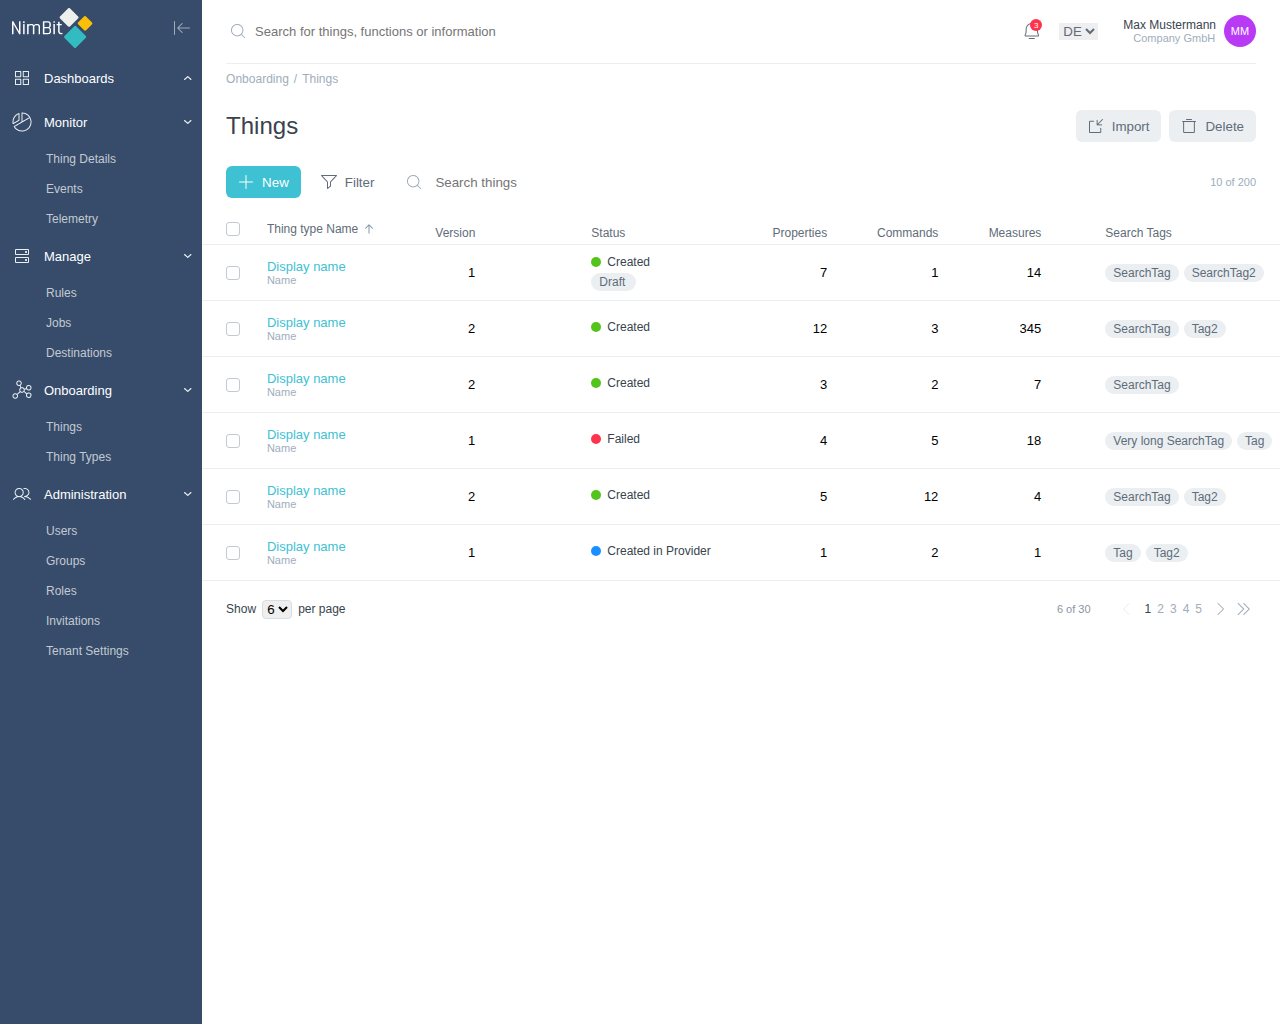
==== form.html @ 5ef599a6 "form added" ====
<!DOCTYPE html>
<html lang="en">

<head>
  <meta charset="UTF-8" />
  <meta http-equiv="X-UA-Compatible" content="IE=edge" />
  <meta name="viewport" content="width=device-width, initial-scale=1.0" />
  <link rel="stylesheet" href="style.css" />
  <link rel="stylesheet" href="style-form.css">
  <title>telemetry</title>
</head>

<body>
  <div class="main">
    <div class="container__left">
      <div class="logo">
        <img src="img/g12.png" />
        <img class="exit" src="img/img.png" />
      </div>

      <div class="menu-block">
        <div class="side-block"></div>
        <img class="menu-img" src="img/menu-item5.png" />
        <p class="menu-block-txt">Dashboards</p>
        <img class="menu-arrow" src="img/arrow-up.png" />
      </div>

      <div class="menu-block">
        <div class="side-block"></div>
        <img class="menu-img" src="img/menu-item4.png" />
        <p class="menu-block-txt">Monitor</p>
        <img class="menu-arrow" src="img/arrow-down.png" />
      </div>

      <ul class="container__left-form">
        <li class="form-list">Thing Details</li>
        <li class="form-list">Events</li>
        <li class="form-list">Telemetry</li>
      </ul>

      <div class="menu-block">
        <div class="side-block"></div>
        <img class="menu-img" src="img/menu-item3.png" />
        <p class="menu-block-txt">Manage</p>
        <img class="menu-arrow" src="img/arrow-down.png" />
      </div>

      <ul class="container__left-form">
        <li class="form-list">Rules</li>
        <li class="form-list">Jobs</li>
        <li class="form-list">Destinations</li>
      </ul>

      <div class="menu-block">
        <div class="side-block"></div>
        <img class="menu-img" src="img/menu-item1.png" />
        <p class="menu-block-txt">Onboarding</p>
        <img class="menu-arrow" src="img/arrow-down.png" />
      </div>

      <ul class="container__left-form">
        <li class="form-list">Things</li>
        <li class="form-list">Thing Types</li>
      </ul>

      <div class="menu-block">
        <div class="side-block"></div>
        <img class="menu-img" src="img/menu-item2.png" />
        <p class="menu-block-txt">Administration</p>
        <img class="menu-arrow" src="img/arrow-down.png" />
      </div>

      <ul class="container__left-form">
        <li class="form-list">Users</li>
        <li class="form-list">Groups</li>
        <li class="form-list">Roles</li>
        <li class="form-list">Invitations</li>
        <li class="form-list">Tenant Settings</li>
      </ul>
    </div>

    <div class="container__right">
      <div class="special-padding">
        <div class="top-bar">
          <div class="top-bar-input">
            <img class="loupe" src="img/loupe.png" alt="error" />
            <input class="search" type="text" placeholder="Search for things, functions or information" />
          </div>

          <div class="top-bar-right">
            <div class="bell">
              <div class="notifications">You have 3 new messages</div>
              <img src="img/bell.png" alt="error" />
              <div class="bell-mark">3</div>
            </div>

            <div class="language">
              <select class="language-select">
                <option>EN</option>
                <option selected>DE</option>
              </select>
            </div>

            <div class="top-bar-txt">
              <p class="personal">Max Mustermann</p>
              <p class="company-info">Company GmbH</p>
            </div>

            <div class="top-bar-round">MM</div>
          </div>
        </div>

        <div class="pick">
          <a class="pick-txt-link" href="index.html">Onboarding</a>
          <p class="pick-txt">/</p>
          <p>Things</p>
        </div>

        <div class="interaction">
          <p class="interaction-things">Things</p>
          <div class="buttons">
            <button class="button import">
              <img class="button-img" src="img/import.png" alt="" />
              <p>Import</p>
            </button>
            
            <button class="button delete">
              <img class="button-img" src="img/delete.png" alt="" />
              <p>Delete</p>
            </button>
          </div>
        </div>

        <div class="interaction">
          <div class="interaction-bottom">
            <button class="button add mr">
              <img class="button-img" src="img/add.png" alt="" />
              <p>New</p>
            </button>

            <button class="button filter">
              <img class="button-img" src="img/filter.png" alt="" />
              <p>Filter</p>
            </button>
            <div class="input">
              <img src="img/loupe.png" alt="" />
              <input class="interaction-input" type="text" placeholder="Search things" />
            </div>
          </div>
          <p class="interaction-txt">10 of 200</p>
        </div>
      </div>

      <table class="table">
        <tbody class="table-body">
          <tr class="main-table-line">
            <td class="line-input">
              <label class="container">
                <input type="checkbox">
                <span class="checkmark top-checkmark"><img class="checkbox-img" src="img/checkbox.png" alt=""></span>
              </label>
            </td>
            <td class="table-content-left header-table">
              <p class="table-header-txt">Thing type Name</p>
              <img src="img/table-header.png" alt="">
            </td>
            <td class="table-content version">Version</td>
            <td class="table-content-left status header-txt-left">Status</td>
            <td class="table-content properties">Properties</td>
            <td class="table-content commands">Commands</td>
            <td class="table-content measures">Measures</td>
            <td class="table-content-left header-txt-left">Search Tags</td>
          </tr>
          <tr class="table-line">
            <td class="line-input">
              <label class="container">
                <input type="checkbox">
                <span class="checkmark"><img class="checkbox-img" src="img/checkbox.png" alt=""></span>
              </label>
            </td>
            <td class="table-content-left  display-name">
              <p class="display-name-txt">Display name</p>
              <p class="display-name-txt-bottom">Name</p>
            </td>
            <td class="table-content version number">1</td>
            <td class="table-content-left">
              <div class="status-container">
                <div class="status-container-top">
                  <div class="created-item"></div>
                  <p class="status-txt">Created</p>
                </div>
                <div class="table-tag draft">Draft</div>
              </div>

            </td>
            <td class="table-content number properties">7</td>
            <td class="table-content number commands">1</td>
            <td class="table-content number measures">14</td>
            <td class="table-content-left">
              <div class="tag-container">
                <div class="table-tag tag-space">SearchTag</div>
                <div class="table-tag">SearchTag2</div>
              </div>
            </td>
          </tr>
          <tr class="table-line">
            <td class="line-input">
              <label class="container">
                <input type="checkbox">
                <span class="checkmark"><img class="checkbox-img" src="img/checkbox.png" alt=""></span>
              </label>
            </td>
            <td class="table-content-left  display-name">
              <p class="display-name-txt">Display name</p>
              <p class="display-name-txt-bottom">Name</p>
            </td>
            <td class="table-content version number">2</td>
            <td class="table-content-left">
              <div class="status-container-top">
                <div class="created-item"></div>
                <p class="status-txt">Created</p>
              </div>
            </td>
            <td class="table-content number properties">12</td>
            <td class="table-content number commands">3</td>
            <td class="table-content number measures">345</td>
            <td class="table-content-left">
              <div class="tag-container">
                <div class="table-tag tag-space">SearchTag</div>
                <div class="table-tag">Tag2</div>
              </div>
            </td>
          </tr>
          <tr class="table-line">
            <td class="line-input">
              <label class="container">
                <input type="checkbox">
                <span class="checkmark"><img class="checkbox-img" src="img/checkbox.png" alt=""></span>
              </label>
            </td>
            <td class="table-content-left  display-name">
              <p class="display-name-txt">Display name</p>
              <p class="display-name-txt-bottom">Name</p>
            </td>
            <td class="table-content version number">2</td>
            <td class="table-content-left">
              <div class="status-container-top">
                <div class="created-item"></div>
                <p class="status-txt">Created</p>
              </div>
            </td>
            <td class="table-content number properties">3</td>
            <td class="table-content number commands">2</td>
            <td class="table-content number measures">7</td>
            <td class="table-content-left">
              <div class="tag-container">
                <div class="table-tag tag-space">SearchTag</div>
              </div>
            </td>
          </tr>
          <tr class="table-line">
            <td class="line-input">
              <label class="container">
                <input type="checkbox">
                <span class="checkmark"><img class="checkbox-img" src="img/checkbox.png" alt=""></span>
              </label>
            </td>
            <td class="table-content-left  display-name">
              <p class="display-name-txt">Display name</p>
              <p class="display-name-txt-bottom">Name</p>
            </td>
            <td class="table-content version number">1</td>
            <td class="table-content-left">
              <div class="status-container-top">
                <div class="created-item red"></div>
                <p class="status-txt">Failed</p>
              </div>
            </td>
            <td class="table-content number properties">4</td>
            <td class="table-content number commands">5</td>
            <td class="table-content number measures">18</td>
            <td class="table-content-left">
              <div class="tag-container">
                <div class="table-tag tag-space">Very long SearchTag</div>
                <div class="table-tag">Tag</div>
              </div>
            </td>
          </tr>
          <tr class="table-line">
            <td class="line-input">
              <label class="container">
                <input type="checkbox">
                <span class="checkmark"><img class="checkbox-img" src="img/checkbox.png" alt=""></span>
              </label>
            </td>
            <td class="table-content-left  display-name">
              <p class="display-name-txt">Display name</p>
              <p class="display-name-txt-bottom">Name</p>
            </td>
            <td class="table-content version number">2</td>
            <td class="table-content-left">
              <div class="status-container-top">
                <div class="created-item"></div>
                <p class="status-txt">Created</p>
              </div>
            </td>
            <td class="table-content number properties">5</td>
            <td class="table-content number commands">12</td>
            <td class="table-content number measures">4</td>
            <td class="table-content-left">
              <div class="tag-container">
                <div class="table-tag tag-space">SearchTag</div>
                <div class="table-tag">Tag2</div>
              </div>
            </td>
          </tr>
          <tr class="table-line">
            <td class="line-input">
              <label class="container">
                <input type="checkbox">
                <span class="checkmark"><img class="checkbox-img" src="img/checkbox.png" alt=""></span>
              </label>
            </td>
            <td class="table-content-left  display-name">
              <p class="display-name-txt">Display name</p>
              <p class="display-name-txt-bottom">Name</p>
            </td>
            <td class="table-content version number">1</td>
            <td class="table-content-left">
              <div class="status-container-top">
                <div class="created-item blue"></div>
                <p class="status-txt">Created in Provider </p>
              </div>
            </td>
            <td class="table-content number properties">1</td>
            <td class="table-content number commands">2</td>
            <td class="table-content number measures">1</td>
            <td class="table-content-left">
              <div class="tag-container">
                <div class="table-tag tag-space">Tag</div>
                <div class="table-tag">Tag2</div>
              </div>
            </td>
          </tr>
        </tbody>
      </table>

      <div class="bottom__container">
        <div class="bottom-select">
          <p class="bottom-select-txt mr-6">Show</p>
          <select class="number-select">
            <option selected>6</option>
            <option>5</option>
            <option>4</option>
            <option>3</option>
            <option>2</option>
            <option>1</option>
          </select>
          <p class="bottom-select-txt">per page</p>
        </div>
        <div class="bottom__right">
          <div class="bottom__right-number">6 of 30</div>
          <div class="bottom__right-frame">
            <img class="mr-6" src="img/select-arrow-light.png" alt="">
            <div class="frame-number">
              <p class="mr-6 dark-number">1</p>
              <p class="mr-6">2</p>
              <p class="mr-6">3</p>
              <p class="mr-6">4</p>
              <p class="mr-6">5</p>
            </div>
            <div class="select-img-right">
              <img src="img/arrow-right-dark.png" alt="">
              <img src="img/double-arrow.png" alt="">
            </div>
          </div>
        </div>
      </div>
</body>

</html>
---- style.css ----
* {
  text-decoration: none;
  margin: 0px;
  padding: 0px;
  box-sizing: border-box;
  list-style: none;
  font-family: Arial, Helvetica, sans-serif;
}

.main {
  display: flex;
}

.container__left {
  width: 240px;
  height: 1024px;
  background: #364c6a;
}

.logo {
  display: flex;
  align-items: center;
  justify-content: space-between;
  padding: 8px 12px;
}

.exit {
  cursor: pointer;
}

.menu-block {
  display: flex;
  align-items: center;
  position: relative;
  cursor: pointer;
  padding: 10px;
}

.menu-block:hover {
  background: rgba(61, 193, 211, 0.15);
}

.menu-block:hover .side-block {
  display: block;
}

.menu-block:hover .menu-arrow {
  transform: rotate(180deg);
}

.side-block {
  width: 4px;
  height: 100%;
  background: #3dc1d3;
  position: absolute;
  display: none;
  top: 0px;
  left: 0px;
}

.menu-img {
  margin-right: 10px;
}

.menu-block-txt {
  width: 100%;
  font-size: 13px;
  color: #fff;
}

/*-------------------------------------*/

.form-list {
  padding: 8px 0 8px 46px;
  color: #c3cad2;
  font-size: 12px;
  cursor: pointer;
}

.form-list:hover {
  background: rgba(61, 193, 211, 0.15);
  color: #fff;
}

/*-------------------------------------*/

.container__right {
  width: 100%;
  padding: 15px 24px;
}

.top-bar {
  display: flex;
  justify-content: space-between;
  border-bottom: 1px solid #ebeff2;
  margin-bottom: 8px;
  padding-bottom: 16px;
}

.top-bar-input {
  display: flex;
  align-items: center;
}

.loupe {
  margin-right: 5px;
  cursor: pointer;
}

.search {
  border: none;
  width: 260px;
  font-size: 13px;
  outline: none;
}

.top-bar-right {
  display: flex;
  align-items: center;
}

.bell {
  position: relative;
  margin-right: 15px;
  height: 24px;
  cursor: pointer;
}

.bell:hover .notifications {
  display: block;
}

.notifications {
  background: #a0adba;
  border-radius: 12px;
  position: absolute;
  color: #fcfcfd;
  font-size: 10px;
  top: -7px;
  left: -128px;
  padding: 2px 8px;
  display: none;
}

.bell-mark {
  background: #ff344c;
  width: 12px;
  height: 12px;
  border-radius: 50%;
  position: absolute;
  color: #fff;
  display: flex;
  align-items: center;
  justify-content: center;
  font-size: 8px;
  top: 0;
  right: 2px;
}

.language {
  margin-right: 25px;
}

.language-select {
  outline: none;
  border: none;
  color: #5f6c79;
  cursor: pointer;
}

.top-bar-txt {
  margin-right: 8px;
}

.personal {
  font-size: 12px;
  color: #39434d;
}

.company-info {
  font-size: 11px;
  color: #a0adba;
  margin-left: 10px;
}

.top-bar-round {
  font-size: 11px;
  width: 32px;
  height: 32px;
  border-radius: 50%;
  background: #b93af4;
  color: #fff;
  align-items: center;
  justify-content: center;
  display: flex;
}

/*-------------------------------------*/

.pick {
  color: #a0adba;
  font-size: 12px;
  display: flex;
  margin-bottom: 24px;
}

.pick-txt {
  margin-right: 5px;
}

.pick-txt-link {
  margin-right: 5px;
  color: #a0adba;
}

.interaction {
  display: flex;
  justify-content: space-between;
  align-items: center;
  margin-bottom: 24px;
}

.interaction-things {
  font-size: 24px;
  color: #39434d;
}

.buttons {
  display: flex;
  color: #5f6c79;
}

.import {
  margin-right: 8px;
  color: #5f6c79;
  background: #ebeff2;
}

.delete {
  color: #5f6c79;
  background: #ebeff2;
}

.button-img {
  margin-right: 4px;
}

.input {
  display: flex;
  align-items: center;
}

.interaction-bottom {
  display: flex;
  align-items: center;
}

.button {
  border: none;
  outline: none;
  border-radius: 6px;
  padding: 4px 12px 4px 8px;
  cursor: pointer;
  display: flex;
  align-items: center;
}

.add {
  background: #3dc1d3;
  color: #fff;
}

.filter {
  background: #fff;
  margin-right: 16px;
  color: #5f6c79;
}

.mr {
  margin-right: 8px;
}

.interaction-bottom-input {
  display: flex;
  align-items: center;
  margin-left: 28px;
}

.interaction-input {
  color: #a0adba;
  border: none;
  outline: none;
  margin-left: 9px;
}

.interaction-txt {
  color: #a0adba;
  font-size: 11px;
}

/*-------------------------------------*/

.create {
  height: 400px;
  background: #ffffff;
  border-radius: 16px;
  display: flex;
  justify-content: center;
  align-items: center;
  flex-direction: column;
  border: 1px solid #ebeff2;
}

.create-txt {
  color: #39434d;
  font-size: 20px;
  margin-bottom: 16px;
}

/*---------------MODAL CONTENT----------------------*/

body {
  font-family: Arial, Helvetica, sans-serif;
}

.modal-input[type="checkbox"] {
  display: none;
}

.modal-input[type="checkbox"]:checked ~ .modal-background {
  display: flex;
}

.modal-background {
  background-color: rgba(0, 0, 0, 0.5);
  position: fixed;
  top: 0;
  left: 0;
  right: 0;
  bottom: 0;
  display: none;
  z-index: 9998;
  align-items: center;
  justify-content: center;
}

.modal {
  width: 1250px;
  background-color: #fff;
  border-radius: 12px;
  box-shadow: 0px 4px 16px rgb(48 49 51);
  padding: 20px;
}

.modal > p {
  padding: 15px;
  margin: 0;
  color: #78828d;
}

.modal-header {
  background-color: #f9f9f9;
  border-bottom: 1px solid #dddddd;
  box-sizing: border-box;
  height: 50px;
}

.modal-header h3 {
  margin: 0;
  box-sizing: border-box;
  padding-left: 15px;
  line-height: 50px;
  color: #78828d;
  font-size: 16px;
  display: inline-block;
}

.modal-header label {
  box-sizing: border-box;
  border-left: 1px solid #dddddd;
  float: right;
  line-height: 50px;
  padding: 0 15px 0 15px;
  cursor: pointer;
}

.modal-header label:hover img {
  opacity: 0.6;
}

/* below is optional, it is just an example for the blue button */
.example-label {
  box-sizing: border-box;
  display: flex;
  padding: 4px 12px 4px 8px;
  background: #3dc1d3;
  color: #fff;
  font-size: 12px;
  cursor: pointer;
  align-items: center;
  justify-content: center;
  border-radius: 6px;
}

/*----------------TABLE STYLES---------------------*/

.table {
  width: 100%;
  border-collapse: collapse;
}

.main-table-line,
.table-line {
  border-bottom: 1px solid #ebeff2;
}

.main-table-line {
  font-size: 12px;
  color: #5f6c79;
}

.line-input {
  padding-right: 24px;
  padding-left: 24px;
}

.header-table {
  display: flex;
  padding-right: 46px;
  align-items: center;
}

.table-header-txt {
  padding-right: 5px;
}

.status {
  padding-right: 135px;
}

.teble-content-left,
.header-txt-left {
  text-align: left;
}

.properties {
  padding-right: 45px;
}

.commands {
  padding-right: 45px;
}

.measures {
  padding-right: 64px;
}

.table-content {
  text-align: right;
}

.version {
  padding-right: 116px;
}

.display-name {
  padding: 14px 0;
}

.display-name-txt {
  font-size: 13px;
  color: #3dc1d3;
}

.display-name-txt-bottom {
  font-size: 11px;
  color: #a0adba;
}

.number {
  font-size: 13px;
  text-align: right;
}

.status-container {
  display: flex;
  flex-direction: column;
}

.status-container-top {
  display: flex;
  align-items: center;
  padding-bottom: 4px;
}

.status-txt {
  font-size: 12px;
  color: #39434d;
}

.created-item {
  background: #52c41a;
  width: 10px;
  height: 10px;
  border-radius: 50%;
  margin-right: 6px;
}

.red {
  background: #ff344c;
}

.blue {
  background: #1890ff;
}

.tag-container {
  display: flex;
  align-items: center;
}

.table-tag {
  display: flex;
  color: #5f6c79;
  background: #ebeff2;
  border-radius: 12px;
  font-size: 12px;
  align-items: center;
  padding: 2px 8px;
}

.draft {
  width: 45px;
}

.tag-space {
  margin-right: 5px;
}

/*-------------------------------------*/
.container {
  display: block;
  cursor: pointer;
}

.container input {
  position: absolute;
  opacity: 0;
  cursor: pointer;
  height: 0;
  width: 0;
}

.checkmark {
  display: block;
  height: 14px;
  width: 14px;
  background: #fff;
  border: 1px solid #c3cad2;
  border-radius: 3px;
  display: flex;
  align-items: center;
  justify-content: center;
  padding: 4px 2px;
}

.container input:checked ~ .checkmark {
  background-color: #3dc1d3;
  border: none;
}

.checkmark:after {
  content: "";
  position: absolute;
  display: none;
}

.container input:checked ~ .checkmark:after {
  display: block;
  border: none;
}

.top-checkmark {
  margin-bottom: 8px;
}
/*-------------------------------------*/

.bottom__container {
  display: flex;
  padding: 16px 24px;
  justify-content: space-between;
  align-items: center;
}

.bottom-select {
  display: flex;
  align-items: center;
  justify-content: center;
}

.bottom-select-txt {
  font-size: 12px;
  color: #39434d;
}

.mr-6,
.number-select {
  margin-right: 6px;
  cursor: pointer;
}

.number-select {
  border: 1px solid #d8dde3;
  border-radius: 4px;
  outline: none;
}

.bottom__right,
.bottom__right-number,
.bottom__right-frame,
.frame-number,
.select-img-right {
  display: flex;
  align-items: center;
  justify-content: center;
}

.select-img-right {
  cursor: pointer;
}

.bottom__right-number {
  margin-right: 24px;
  color: #8896a4;
  font-size: 11px;
}

.frame-number {
  font-size: 12px;
  color: #a0adba;
}

.dark-number {
  color: #39434d;
}
---- style-form.css ----
.container__right {
    padding: 0px;
}

.special-padding {
    padding: 15px 24px 0px 24px;
}
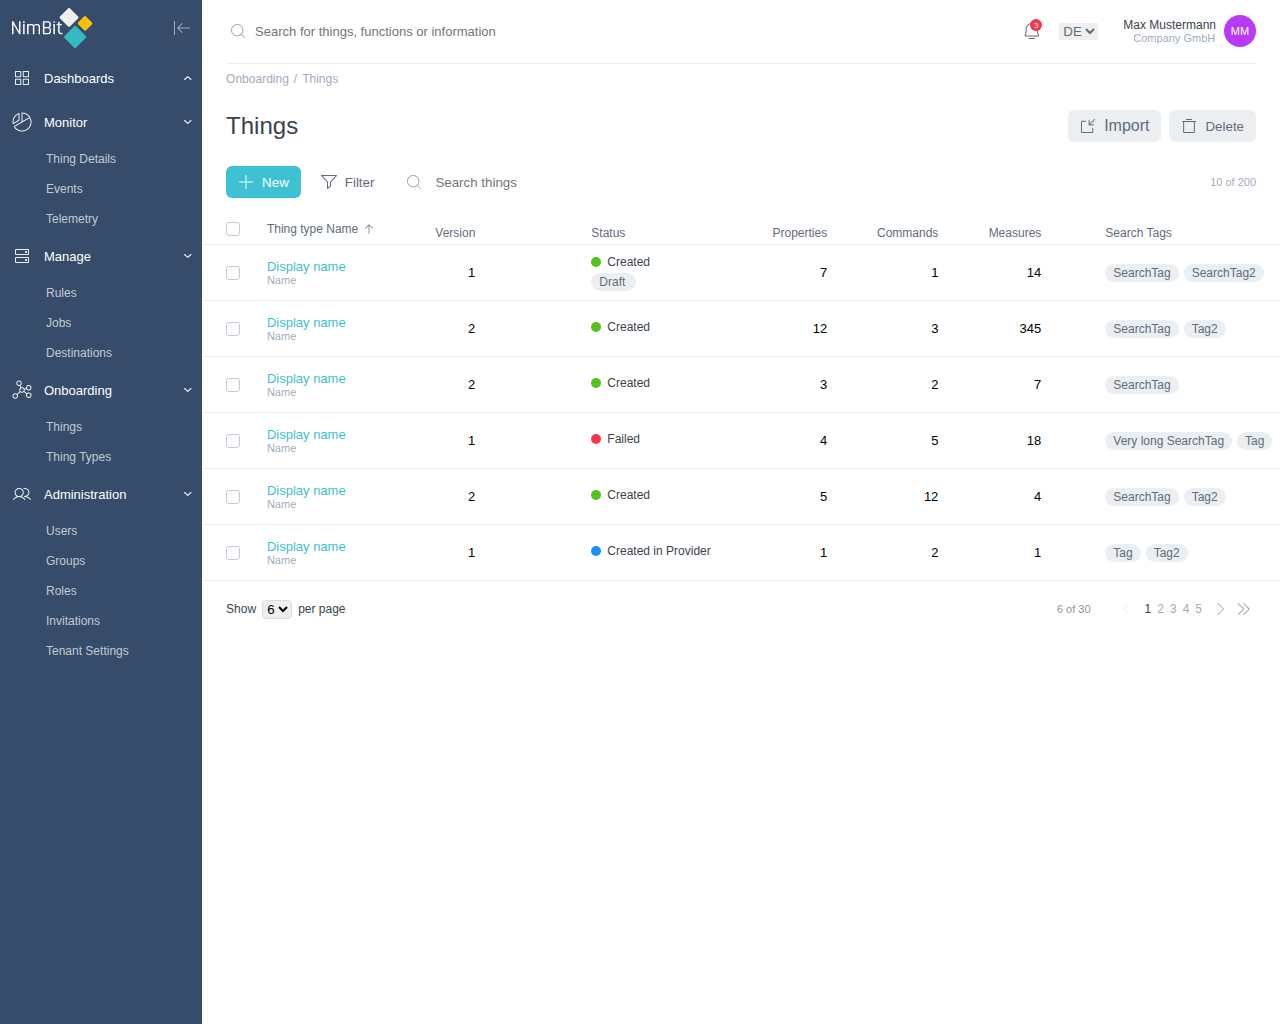
==== commit 0cd502f4: "modal finished" ====
--- a/form.html
+++ b/form.html
@@ -1,381 +1,540 @@
 <!DOCTYPE html>
 <html lang="en">
-
-<head>
-  <meta charset="UTF-8" />
-  <meta http-equiv="X-UA-Compatible" content="IE=edge" />
-  <meta name="viewport" content="width=device-width, initial-scale=1.0" />
-  <link rel="stylesheet" href="style.css" />
-  <link rel="stylesheet" href="style-form.css">
-  <title>telemetry</title>
-</head>
-
-<body>
-  <div class="main">
-    <div class="container__left">
-      <div class="logo">
-        <img src="img/g12.png" />
-        <img class="exit" src="img/img.png" />
+  <head>
+    <meta charset="UTF-8" />
+    <meta http-equiv="X-UA-Compatible" content="IE=edge" />
+    <meta name="viewport" content="width=device-width, initial-scale=1.0" />
+    <link rel="stylesheet" href="style.css" />
+    <link rel="stylesheet" href="style-form.css" />
+    <title>telemetry</title>
+  </head>
+
+  <body>
+    <div class="main">
+      <div class="container__left">
+        <div class="logo">
+          <img src="img/g12.png" />
+          <img class="exit" src="img/img.png" />
+        </div>
+
+        <div class="menu-block">
+          <div class="side-block"></div>
+          <img class="menu-img" src="img/menu-item5.png" />
+          <p class="menu-block-txt">Dashboards</p>
+          <img class="menu-arrow" src="img/arrow-up.png" />
+        </div>
+
+        <div class="menu-block">
+          <div class="side-block"></div>
+          <img class="menu-img" src="img/menu-item4.png" />
+          <p class="menu-block-txt">Monitor</p>
+          <img class="menu-arrow" src="img/arrow-down.png" />
+        </div>
+
+        <ul class="container__left-form">
+          <li class="form-list">Thing Details</li>
+          <li class="form-list">Events</li>
+          <li class="form-list">Telemetry</li>
+        </ul>
+
+        <div class="menu-block">
+          <div class="side-block"></div>
+          <img class="menu-img" src="img/menu-item3.png" />
+          <p class="menu-block-txt">Manage</p>
+          <img class="menu-arrow" src="img/arrow-down.png" />
+        </div>
+
+        <ul class="container__left-form">
+          <li class="form-list">Rules</li>
+          <li class="form-list">Jobs</li>
+          <li class="form-list">Destinations</li>
+        </ul>
+
+        <div class="menu-block">
+          <div class="side-block"></div>
+          <img class="menu-img" src="img/menu-item1.png" />
+          <p class="menu-block-txt">Onboarding</p>
+          <img class="menu-arrow" src="img/arrow-down.png" />
+        </div>
+
+        <ul class="container__left-form">
+          <li class="form-list">Things</li>
+          <li class="form-list">Thing Types</li>
+        </ul>
+
+        <div class="menu-block">
+          <div class="side-block"></div>
+          <img class="menu-img" src="img/menu-item2.png" />
+          <p class="menu-block-txt">Administration</p>
+          <img class="menu-arrow" src="img/arrow-down.png" />
+        </div>
+
+        <ul class="container__left-form">
+          <li class="form-list">Users</li>
+          <li class="form-list">Groups</li>
+          <li class="form-list">Roles</li>
+          <li class="form-list">Invitations</li>
+          <li class="form-list">Tenant Settings</li>
+        </ul>
       </div>
 
-      <div class="menu-block">
-        <div class="side-block"></div>
-        <img class="menu-img" src="img/menu-item5.png" />
-        <p class="menu-block-txt">Dashboards</p>
-        <img class="menu-arrow" src="img/arrow-up.png" />
-      </div>
-
-      <div class="menu-block">
-        <div class="side-block"></div>
-        <img class="menu-img" src="img/menu-item4.png" />
-        <p class="menu-block-txt">Monitor</p>
-        <img class="menu-arrow" src="img/arrow-down.png" />
-      </div>
-
-      <ul class="container__left-form">
-        <li class="form-list">Thing Details</li>
-        <li class="form-list">Events</li>
-        <li class="form-list">Telemetry</li>
-      </ul>
-
-      <div class="menu-block">
-        <div class="side-block"></div>
-        <img class="menu-img" src="img/menu-item3.png" />
-        <p class="menu-block-txt">Manage</p>
-        <img class="menu-arrow" src="img/arrow-down.png" />
-      </div>
-
-      <ul class="container__left-form">
-        <li class="form-list">Rules</li>
-        <li class="form-list">Jobs</li>
-        <li class="form-list">Destinations</li>
-      </ul>
-
-      <div class="menu-block">
-        <div class="side-block"></div>
-        <img class="menu-img" src="img/menu-item1.png" />
-        <p class="menu-block-txt">Onboarding</p>
-        <img class="menu-arrow" src="img/arrow-down.png" />
-      </div>
-
-      <ul class="container__left-form">
-        <li class="form-list">Things</li>
-        <li class="form-list">Thing Types</li>
-      </ul>
-
-      <div class="menu-block">
-        <div class="side-block"></div>
-        <img class="menu-img" src="img/menu-item2.png" />
-        <p class="menu-block-txt">Administration</p>
-        <img class="menu-arrow" src="img/arrow-down.png" />
-      </div>
-
-      <ul class="container__left-form">
-        <li class="form-list">Users</li>
-        <li class="form-list">Groups</li>
-        <li class="form-list">Roles</li>
-        <li class="form-list">Invitations</li>
-        <li class="form-list">Tenant Settings</li>
-      </ul>
-    </div>
-
-    <div class="container__right">
-      <div class="special-padding">
-        <div class="top-bar">
-          <div class="top-bar-input">
-            <img class="loupe" src="img/loupe.png" alt="error" />
-            <input class="search" type="text" placeholder="Search for things, functions or information" />
-          </div>
-
-          <div class="top-bar-right">
-            <div class="bell">
-              <div class="notifications">You have 3 new messages</div>
-              <img src="img/bell.png" alt="error" />
-              <div class="bell-mark">3</div>
-            </div>
-
-            <div class="language">
-              <select class="language-select">
-                <option>EN</option>
-                <option selected>DE</option>
-              </select>
-            </div>
-
-            <div class="top-bar-txt">
-              <p class="personal">Max Mustermann</p>
-              <p class="company-info">Company GmbH</p>
-            </div>
-
-            <div class="top-bar-round">MM</div>
-          </div>
-        </div>
-
-        <div class="pick">
-          <a class="pick-txt-link" href="index.html">Onboarding</a>
-          <p class="pick-txt">/</p>
-          <p>Things</p>
-        </div>
-
-        <div class="interaction">
-          <p class="interaction-things">Things</p>
-          <div class="buttons">
-            <button class="button import">
-              <img class="button-img" src="img/import.png" alt="" />
-              <p>Import</p>
-            </button>
-            
-            <button class="button delete">
-              <img class="button-img" src="img/delete.png" alt="" />
-              <p>Delete</p>
-            </button>
-          </div>
-        </div>
-
-        <div class="interaction">
-          <div class="interaction-bottom">
-            <button class="button add mr">
-              <img class="button-img" src="img/add.png" alt="" />
-              <p>New</p>
-            </button>
-
-            <button class="button filter">
-              <img class="button-img" src="img/filter.png" alt="" />
-              <p>Filter</p>
-            </button>
-            <div class="input">
-              <img src="img/loupe.png" alt="" />
-              <input class="interaction-input" type="text" placeholder="Search things" />
-            </div>
-          </div>
-          <p class="interaction-txt">10 of 200</p>
-        </div>
-      </div>
-
-      <table class="table">
-        <tbody class="table-body">
-          <tr class="main-table-line">
-            <td class="line-input">
-              <label class="container">
-                <input type="checkbox">
-                <span class="checkmark top-checkmark"><img class="checkbox-img" src="img/checkbox.png" alt=""></span>
+      <div class="container__right">
+        <div class="special-padding">
+          <div class="top-bar">
+            <div class="top-bar-input">
+              <img class="loupe" src="img/loupe.png" alt="error" />
+              <input
+                class="search"
+                type="text"
+                placeholder="Search for things, functions or information"
+              />
+            </div>
+
+            <div class="top-bar-right">
+              <div class="bell">
+                <div class="notifications">You have 3 new messages</div>
+                <img src="img/bell.png" alt="error" />
+                <div class="bell-mark">3</div>
+              </div>
+
+              <div class="language">
+                <select class="language-select">
+                  <option>EN</option>
+                  <option selected>DE</option>
+                </select>
+              </div>
+
+              <div class="top-bar-txt">
+                <p class="personal">Max Mustermann</p>
+                <p class="company-info">Company GmbH</p>
+              </div>
+
+              <div class="top-bar-round">MM</div>
+            </div>
+          </div>
+
+          <div class="pick">
+            <a class="pick-txt-link" href="index.html">Onboarding</a>
+            <p class="pick-txt">/</p>
+            <p>Things</p>
+          </div>
+
+          <div class="interaction">
+            <p class="interaction-things">Things</p>
+            <div class="buttons">
+              <label class="button import" for="modal-form">
+                <img class="button-img" src="img/import.png" alt="" />
+                <p>Import</p>
               </label>
-            </td>
-            <td class="table-content-left header-table">
-              <p class="table-header-txt">Thing type Name</p>
-              <img src="img/table-header.png" alt="">
-            </td>
-            <td class="table-content version">Version</td>
-            <td class="table-content-left status header-txt-left">Status</td>
-            <td class="table-content properties">Properties</td>
-            <td class="table-content commands">Commands</td>
-            <td class="table-content measures">Measures</td>
-            <td class="table-content-left header-txt-left">Search Tags</td>
-          </tr>
-          <tr class="table-line">
-            <td class="line-input">
-              <label class="container">
-                <input type="checkbox">
-                <span class="checkmark"><img class="checkbox-img" src="img/checkbox.png" alt=""></span>
-              </label>
-            </td>
-            <td class="table-content-left  display-name">
-              <p class="display-name-txt">Display name</p>
-              <p class="display-name-txt-bottom">Name</p>
-            </td>
-            <td class="table-content version number">1</td>
-            <td class="table-content-left">
-              <div class="status-container">
+
+              <button class="button delete">
+                <img class="button-img" src="img/delete.png" alt="" />
+                <p>Delete</p>
+              </button>
+            </div>
+          </div>
+
+          <div class="interaction">
+            <div class="interaction-bottom">
+              <button class="button add mr">
+                <img class="button-img" src="img/add.png" alt="" />
+                <p>New</p>
+              </button>
+
+              <button class="button filter">
+                <img class="button-img" src="img/filter.png" alt="" />
+                <p>Filter</p>
+              </button>
+              <div class="input">
+                <img src="img/loupe.png" alt="" />
+                <input
+                  class="interaction-input"
+                  type="text"
+                  placeholder="Search things"
+                />
+              </div>
+            </div>
+            <p class="interaction-txt">10 of 200</p>
+          </div>
+        </div>
+
+        <table class="table">
+          <tbody class="table-body">
+            <tr class="main-table-line">
+              <td class="line-input">
+                <label class="container">
+                  <input type="checkbox" />
+                  <span class="checkmark top-checkmark"
+                    ><img class="checkbox-img" src="img/checkbox.png" alt=""
+                  /></span>
+                </label>
+              </td>
+              <td class="table-content-left header-table">
+                <p class="table-header-txt">Thing type Name</p>
+                <img src="img/table-header.png" alt="" />
+              </td>
+              <td class="table-content version">Version</td>
+              <td class="table-content-left status header-txt-left">Status</td>
+              <td class="table-content properties">Properties</td>
+              <td class="table-content commands">Commands</td>
+              <td class="table-content measures">Measures</td>
+              <td class="table-content-left header-txt-left">Search Tags</td>
+            </tr>
+            <tr class="table-line">
+              <td class="line-input">
+                <label class="container">
+                  <input type="checkbox" />
+                  <span class="checkmark"
+                    ><img class="checkbox-img" src="img/checkbox.png" alt=""
+                  /></span>
+                </label>
+              </td>
+              <td class="table-content-left display-name">
+                <p class="display-name-txt">Display name</p>
+                <p class="display-name-txt-bottom">Name</p>
+              </td>
+              <td class="table-content version number">1</td>
+              <td class="table-content-left">
+                <div class="status-container">
+                  <div class="status-container-top">
+                    <div class="created-item"></div>
+                    <p class="status-txt">Created</p>
+                  </div>
+                  <div class="table-tag draft">Draft</div>
+                </div>
+              </td>
+              <td class="table-content number properties">7</td>
+              <td class="table-content number commands">1</td>
+              <td class="table-content number measures">14</td>
+              <td class="table-content-left">
+                <div class="tag-container">
+                  <div class="table-tag tag-space">SearchTag</div>
+                  <div class="table-tag">SearchTag2</div>
+                </div>
+              </td>
+            </tr>
+            <tr class="table-line">
+              <td class="line-input">
+                <label class="container">
+                  <input type="checkbox" />
+                  <span class="checkmark"
+                    ><img class="checkbox-img" src="img/checkbox.png" alt=""
+                  /></span>
+                </label>
+              </td>
+              <td class="table-content-left display-name">
+                <p class="display-name-txt">Display name</p>
+                <p class="display-name-txt-bottom">Name</p>
+              </td>
+              <td class="table-content version number">2</td>
+              <td class="table-content-left">
                 <div class="status-container-top">
                   <div class="created-item"></div>
                   <p class="status-txt">Created</p>
                 </div>
-                <div class="table-tag draft">Draft</div>
-              </div>
-
-            </td>
-            <td class="table-content number properties">7</td>
-            <td class="table-content number commands">1</td>
-            <td class="table-content number measures">14</td>
-            <td class="table-content-left">
-              <div class="tag-container">
-                <div class="table-tag tag-space">SearchTag</div>
-                <div class="table-tag">SearchTag2</div>
-              </div>
-            </td>
-          </tr>
-          <tr class="table-line">
-            <td class="line-input">
-              <label class="container">
-                <input type="checkbox">
-                <span class="checkmark"><img class="checkbox-img" src="img/checkbox.png" alt=""></span>
-              </label>
-            </td>
-            <td class="table-content-left  display-name">
-              <p class="display-name-txt">Display name</p>
-              <p class="display-name-txt-bottom">Name</p>
-            </td>
-            <td class="table-content version number">2</td>
-            <td class="table-content-left">
-              <div class="status-container-top">
-                <div class="created-item"></div>
-                <p class="status-txt">Created</p>
-              </div>
-            </td>
-            <td class="table-content number properties">12</td>
-            <td class="table-content number commands">3</td>
-            <td class="table-content number measures">345</td>
-            <td class="table-content-left">
-              <div class="tag-container">
-                <div class="table-tag tag-space">SearchTag</div>
-                <div class="table-tag">Tag2</div>
-              </div>
-            </td>
-          </tr>
-          <tr class="table-line">
-            <td class="line-input">
-              <label class="container">
-                <input type="checkbox">
-                <span class="checkmark"><img class="checkbox-img" src="img/checkbox.png" alt=""></span>
-              </label>
-            </td>
-            <td class="table-content-left  display-name">
-              <p class="display-name-txt">Display name</p>
-              <p class="display-name-txt-bottom">Name</p>
-            </td>
-            <td class="table-content version number">2</td>
-            <td class="table-content-left">
-              <div class="status-container-top">
-                <div class="created-item"></div>
-                <p class="status-txt">Created</p>
-              </div>
-            </td>
-            <td class="table-content number properties">3</td>
-            <td class="table-content number commands">2</td>
-            <td class="table-content number measures">7</td>
-            <td class="table-content-left">
-              <div class="tag-container">
-                <div class="table-tag tag-space">SearchTag</div>
-              </div>
-            </td>
-          </tr>
-          <tr class="table-line">
-            <td class="line-input">
-              <label class="container">
-                <input type="checkbox">
-                <span class="checkmark"><img class="checkbox-img" src="img/checkbox.png" alt=""></span>
-              </label>
-            </td>
-            <td class="table-content-left  display-name">
-              <p class="display-name-txt">Display name</p>
-              <p class="display-name-txt-bottom">Name</p>
-            </td>
-            <td class="table-content version number">1</td>
-            <td class="table-content-left">
-              <div class="status-container-top">
-                <div class="created-item red"></div>
-                <p class="status-txt">Failed</p>
-              </div>
-            </td>
-            <td class="table-content number properties">4</td>
-            <td class="table-content number commands">5</td>
-            <td class="table-content number measures">18</td>
-            <td class="table-content-left">
-              <div class="tag-container">
-                <div class="table-tag tag-space">Very long SearchTag</div>
-                <div class="table-tag">Tag</div>
-              </div>
-            </td>
-          </tr>
-          <tr class="table-line">
-            <td class="line-input">
-              <label class="container">
-                <input type="checkbox">
-                <span class="checkmark"><img class="checkbox-img" src="img/checkbox.png" alt=""></span>
-              </label>
-            </td>
-            <td class="table-content-left  display-name">
-              <p class="display-name-txt">Display name</p>
-              <p class="display-name-txt-bottom">Name</p>
-            </td>
-            <td class="table-content version number">2</td>
-            <td class="table-content-left">
-              <div class="status-container-top">
-                <div class="created-item"></div>
-                <p class="status-txt">Created</p>
-              </div>
-            </td>
-            <td class="table-content number properties">5</td>
-            <td class="table-content number commands">12</td>
-            <td class="table-content number measures">4</td>
-            <td class="table-content-left">
-              <div class="tag-container">
-                <div class="table-tag tag-space">SearchTag</div>
-                <div class="table-tag">Tag2</div>
-              </div>
-            </td>
-          </tr>
-          <tr class="table-line">
-            <td class="line-input">
-              <label class="container">
-                <input type="checkbox">
-                <span class="checkmark"><img class="checkbox-img" src="img/checkbox.png" alt=""></span>
-              </label>
-            </td>
-            <td class="table-content-left  display-name">
-              <p class="display-name-txt">Display name</p>
-              <p class="display-name-txt-bottom">Name</p>
-            </td>
-            <td class="table-content version number">1</td>
-            <td class="table-content-left">
-              <div class="status-container-top">
-                <div class="created-item blue"></div>
-                <p class="status-txt">Created in Provider </p>
-              </div>
-            </td>
-            <td class="table-content number properties">1</td>
-            <td class="table-content number commands">2</td>
-            <td class="table-content number measures">1</td>
-            <td class="table-content-left">
-              <div class="tag-container">
-                <div class="table-tag tag-space">Tag</div>
-                <div class="table-tag">Tag2</div>
-              </div>
-            </td>
-          </tr>
-        </tbody>
-      </table>
-
-      <div class="bottom__container">
-        <div class="bottom-select">
-          <p class="bottom-select-txt mr-6">Show</p>
-          <select class="number-select">
-            <option selected>6</option>
-            <option>5</option>
-            <option>4</option>
-            <option>3</option>
-            <option>2</option>
-            <option>1</option>
-          </select>
-          <p class="bottom-select-txt">per page</p>
-        </div>
-        <div class="bottom__right">
-          <div class="bottom__right-number">6 of 30</div>
-          <div class="bottom__right-frame">
-            <img class="mr-6" src="img/select-arrow-light.png" alt="">
-            <div class="frame-number">
-              <p class="mr-6 dark-number">1</p>
-              <p class="mr-6">2</p>
-              <p class="mr-6">3</p>
-              <p class="mr-6">4</p>
-              <p class="mr-6">5</p>
-            </div>
-            <div class="select-img-right">
-              <img src="img/arrow-right-dark.png" alt="">
-              <img src="img/double-arrow.png" alt="">
+              </td>
+              <td class="table-content number properties">12</td>
+              <td class="table-content number commands">3</td>
+              <td class="table-content number measures">345</td>
+              <td class="table-content-left">
+                <div class="tag-container">
+                  <div class="table-tag tag-space">SearchTag</div>
+                  <div class="table-tag">Tag2</div>
+                </div>
+              </td>
+            </tr>
+            <tr class="table-line">
+              <td class="line-input">
+                <label class="container">
+                  <input type="checkbox" />
+                  <span class="checkmark"
+                    ><img class="checkbox-img" src="img/checkbox.png" alt=""
+                  /></span>
+                </label>
+              </td>
+              <td class="table-content-left display-name">
+                <p class="display-name-txt">Display name</p>
+                <p class="display-name-txt-bottom">Name</p>
+              </td>
+              <td class="table-content version number">2</td>
+              <td class="table-content-left">
+                <div class="status-container-top">
+                  <div class="created-item"></div>
+                  <p class="status-txt">Created</p>
+                </div>
+              </td>
+              <td class="table-content number properties">3</td>
+              <td class="table-content number commands">2</td>
+              <td class="table-content number measures">7</td>
+              <td class="table-content-left">
+                <div class="tag-container">
+                  <div class="table-tag tag-space">SearchTag</div>
+                </div>
+              </td>
+            </tr>
+            <tr class="table-line">
+              <td class="line-input">
+                <label class="container">
+                  <input type="checkbox" />
+                  <span class="checkmark"
+                    ><img class="checkbox-img" src="img/checkbox.png" alt=""
+                  /></span>
+                </label>
+              </td>
+              <td class="table-content-left display-name">
+                <p class="display-name-txt">Display name</p>
+                <p class="display-name-txt-bottom">Name</p>
+              </td>
+              <td class="table-content version number">1</td>
+              <td class="table-content-left">
+                <div class="status-container-top">
+                  <div class="created-item red"></div>
+                  <p class="status-txt">Failed</p>
+                </div>
+              </td>
+              <td class="table-content number properties">4</td>
+              <td class="table-content number commands">5</td>
+              <td class="table-content number measures">18</td>
+              <td class="table-content-left">
+                <div class="tag-container">
+                  <div class="table-tag tag-space">Very long SearchTag</div>
+                  <div class="table-tag">Tag</div>
+                </div>
+              </td>
+            </tr>
+            <tr class="table-line">
+              <td class="line-input">
+                <label class="container">
+                  <input type="checkbox" />
+                  <span class="checkmark"
+                    ><img class="checkbox-img" src="img/checkbox.png" alt=""
+                  /></span>
+                </label>
+              </td>
+              <td class="table-content-left display-name">
+                <p class="display-name-txt">Display name</p>
+                <p class="display-name-txt-bottom">Name</p>
+              </td>
+              <td class="table-content version number">2</td>
+              <td class="table-content-left">
+                <div class="status-container-top">
+                  <div class="created-item"></div>
+                  <p class="status-txt">Created</p>
+                </div>
+              </td>
+              <td class="table-content number properties">5</td>
+              <td class="table-content number commands">12</td>
+              <td class="table-content number measures">4</td>
+              <td class="table-content-left">
+                <div class="tag-container">
+                  <div class="table-tag tag-space">SearchTag</div>
+                  <div class="table-tag">Tag2</div>
+                </div>
+              </td>
+            </tr>
+            <tr class="table-line">
+              <td class="line-input">
+                <label class="container">
+                  <input type="checkbox" />
+                  <span class="checkmark"
+                    ><img class="checkbox-img" src="img/checkbox.png" alt=""
+                  /></span>
+                </label>
+              </td>
+              <td class="table-content-left display-name">
+                <p class="display-name-txt">Display name</p>
+                <p class="display-name-txt-bottom">Name</p>
+              </td>
+              <td class="table-content version number">1</td>
+              <td class="table-content-left">
+                <div class="status-container-top">
+                  <div class="created-item blue"></div>
+                  <p class="status-txt">Created in Provider</p>
+                </div>
+              </td>
+              <td class="table-content number properties">1</td>
+              <td class="table-content number commands">2</td>
+              <td class="table-content number measures">1</td>
+              <td class="table-content-left">
+                <div class="tag-container">
+                  <div class="table-tag tag-space">Tag</div>
+                  <div class="table-tag">Tag2</div>
+                </div>
+              </td>
+            </tr>
+          </tbody>
+        </table>
+
+        <div class="bottom__container">
+          <div class="bottom-select">
+            <p class="bottom-select-txt mr-6">Show</p>
+            <select class="number-select">
+              <option selected>6</option>
+              <option>5</option>
+              <option>4</option>
+              <option>3</option>
+              <option>2</option>
+              <option>1</option>
+            </select>
+            <p class="bottom-select-txt">per page</p>
+          </div>
+          <div class="bottom__right">
+            <div class="bottom__right-number">6 of 30</div>
+            <div class="bottom__right-frame">
+              <img class="mr-6" src="img/select-arrow-light.png" alt="" />
+              <div class="frame-number">
+                <p class="mr-6 dark-number">1</p>
+                <p class="mr-6">2</p>
+                <p class="mr-6">3</p>
+                <p class="mr-6">4</p>
+                <p class="mr-6">5</p>
+              </div>
+              <div class="select-img-right">
+                <img src="img/arrow-right-dark.png" alt="" />
+                <img src="img/double-arrow.png" alt="" />
+              </div>
             </div>
           </div>
         </div>
       </div>
-</body>
-
-</html>+    </div>
+
+    <input class="modal-menu" type="checkbox" id="modal-form" />
+
+    <div class="modal-menu-background">
+      <div class="modal-menu-container">
+        <div class="modal-menu-header">
+          <div class="modal-header-mr">
+            <h2>Create new thing</h2>
+            <label class="modal-menu-close" for="modal-form">
+              <img src="img/close-modal.png" alt="" />
+            </label>
+          </div>
+        </div>
+        <div class="modal-menu-content">
+          <div class="content-head">General</div>
+          <div class="description-content">
+            <img class="description-logo" src="img/avatar-default.png" alt="" />
+            <div>
+              <p class="description-top">Device picture</p>
+              <p class="description-bottom">
+                Supported formats: JPEG, JPG, PNG. Max size: 5MB
+              </p>
+            </div>
+          </div>
+          <div>
+            <label class="modal-menu-label" for="name*"
+              >Name
+              <p class="red-star">*</p></label
+            >
+            <input
+              class="modal-menu-input"
+              type="text"
+              placeholder="Placeholder"
+              id="name*"
+            />
+          </div>
+          <div class="generate-id-block">
+            <div class="generate-id-content">
+              <label class="modal-menu-label" for="id*"
+                >Thing Alternate ID
+                <p class="red-star">*</p></label
+              >
+              <input
+                class="modal-menu-input"
+                type="text"
+                placeholder="Placeholder"
+                id="id*"
+              />
+            </div>
+            <button class="modal-menu-button">Generate</button>
+          </div>
+          <div>
+            <label class="modal-menu-label" for="type*"
+              >Thing type
+              <p class="red-star">*</p></label
+            >
+            <input
+              class="modal-menu-input"
+              type="text"
+              placeholder="Placeholder"
+              id="type*"
+            />
+          </div>
+          <div>
+            <label class="modal-menu-label" for="select">
+              Description
+              <img src="img/info.png" alt="" />
+            </label>
+
+            <label class="experimental" for="select">
+              <div class="experimental-container">
+                <img class="experimental-img" src="img/flag.png" alt="" />
+                <p class="experimental-txt-l">EN</p>
+              </div>
+              <p class="experimental-txt-r">Filled</p>
+            </label>
+            <input
+              class="modal-menu-input hide"
+              type="text"
+              placeholder="Placeholder"
+              id="select"
+            />
+          </div>
+          <div class="modal-provider-block">
+            <p class="provider-txt">Provider</p>
+            <div class="provider-box">
+              <p>Azure</p>
+              <img class="provider-img" src="img/arrow-down.png" alt="" />
+            </div>
+          </div>
+          <div>
+            <label class="modal-menu-label" for="group"
+              >Group
+              <img src="img/info.png" alt="" />
+            </label>
+            <input
+              class="modal-menu-input"
+              type="text"
+              placeholder="Placeholder"
+              id="group"
+            />
+          </div>
+          <div>
+            <label class="modal-menu-label" for="parent"
+              >Parent
+              <img src="img/info.png" alt="" />
+            </label>
+            <input
+              class="modal-menu-input mrb32"
+              type="text"
+              placeholder="Placeholder"
+              id="parent"
+            />
+          </div>
+          <p class="authentiction-txt">Thing autentication</p>
+          <div class="last-input">
+            <img class="last-input-img" src="img/arrow-down.png" alt="" />
+            <label class="modal-menu-label" for="authentication"
+              >Authentication type
+              <img src="img/info.png" alt="" />
+              <p class="red-star">*</p>
+            </label>
+            <input
+              class="modal-menu-input mrb145"
+              type="text"
+              placeholder="Placeholder"
+              id="authentication"
+            />
+          </div>
+        </div>
+        <div class="modal-menu-bottom">
+          <div class="modal-button-container">
+            <button class="button import">Cancel</button>
+            <button class="button add">Save</button>
+          </div>
+        </div>
+      </div>
+    </div>
+  </body>
+</html>
--- a/style-form.css
+++ b/style-form.css
@@ -1,7 +1,232 @@
 .container__right {
-    padding: 0px;
+  padding: 0px;
 }
 
 .special-padding {
-    padding: 15px 24px 0px 24px;
-}+  padding: 15px 24px 0px 24px;
+}
+
+/*----------modal-style------------*/
+
+.modal-menu[type="checkbox"] {
+  display: none;
+}
+
+.modal-menu[type="checkbox"]:checked ~ .modal-menu-background {
+  display: flex;
+}
+
+.modal-menu-background {
+  background-color: rgba(0, 0, 0, 0.5);
+  position: fixed;
+  top: 0;
+  left: 0;
+  right: 0;
+  bottom: 0;
+  display: none;
+  z-index: 9998;
+  justify-content: flex-end;
+  align-items: center;
+}
+
+.modal-menu-container {
+  background: #fff;
+  height: 550px;
+  overflow: scroll;
+}
+
+.modal-menu-container::-webkit-scrollbar { width: 0 !important }
+
+.modal-menu-header {
+  border-bottom: 1px solid #dddddd;
+}
+
+.modal-header-mr {
+  margin: 14px 24px;
+  display: flex;
+  align-items: center;
+}
+
+.modal-header-mr h2 {
+  font-size: 20px;
+  color: #39434d;
+  margin-right: 316px;
+}
+
+.modal-menu-close {
+  width: 24px;
+  height: 24px;
+  cursor: pointer;
+}
+
+.modal-menu-content {
+  padding: 24px;
+  color: #39434d;
+}
+
+.description-logo {
+  margin-right: 16px;
+}
+
+.content-head {
+  margin-bottom: 24px;
+  font-size: 16px;
+}
+
+.description-content {
+  display: flex;
+  width: 310px;
+  margin-bottom: 16px;
+}
+
+.description-top {
+  margin-bottom: 8px;
+  font-size: 11px;
+}
+
+.description-bottom {
+  font-size: 12px;
+  color: #a0adba;
+}
+
+.modal-menu-label {
+  display: flex;
+  font-size: 11px;
+  margin-bottom: 5px;
+  align-items: center;
+}
+
+.red-star {
+  color: red;
+}
+
+.modal-menu-input {
+  width: 100%;
+  border: 1px solid #d8dde3;
+  border-radius: 8px;
+  font-size: 12px;
+  padding: 6px 12px;
+  color: #a0adba;
+  outline: none;
+  margin-bottom: 16px;
+}
+
+.modal-menu-input:focus {
+  border: 1px solid #3dc1d3;
+}
+
+.generate-id-block {
+  display: flex;
+  align-items: center;
+}
+
+.generate-id-content {
+  width: 100%;
+  margin-right: 16px;
+}
+
+.modal-menu-button {
+  background: #3dc1d3;
+  border-radius: 6px;
+  font-size: 13px;
+  color: #ffffff;
+  padding: 6px 16px;
+  border: none;
+}
+.mrb32 {
+  margin-bottom: 32px;
+}
+
+.mrb145 {
+  margin-bottom: 145px;
+}
+
+/*-----------------------------------*/
+
+.hide {
+  display: none;
+}
+
+.experimental {
+  border: 1px solid #3dc1d3;
+  border-radius: 8px;
+  font-size: 12px;
+  color: #a0adba;
+  width: 100%;
+  display: flex;
+  cursor: pointer;
+  align-items: center;
+  margin-bottom: 16px;
+}
+
+.experimental-container {
+  border-right: 1px solid #3dc1d3;
+  padding: 6px 8px 6px 12px;
+  display: flex;
+  align-items: center;
+  margin-right: 12px;
+}
+
+.experimental-img {
+  margin-right: 4px;
+}
+
+/*-----------------------------------*/
+
+.modal-provider-block {
+  margin-bottom: 16px;
+}
+
+.provider-txt {
+  margin-bottom: 5px;
+  font-size: 11px;
+}
+
+.provider-box {
+  border: 1px solid #d8dde3;
+  padding: 6px 12px;
+  display: flex;
+  align-items: center;
+  justify-content: space-between;
+  border-radius: 8px;
+  font-size: 13px;
+  cursor: pointer;
+}
+
+.provider-box:hover {
+  border: 1px solid #3dc1d3;
+}
+
+.provider-img {
+  color: #a0adba;
+}
+
+/*-----------------------------------*/
+
+.authentiction-txt {
+  font-size: 16px;
+  margin-bottom: 24px;
+}
+
+.last-input {
+  position: relative;
+}
+
+.last-input-img {
+  position: absolute;
+  top: 33px;
+  right: 15px;
+}
+
+.modal-menu-bottom {
+  display: flex;
+  align-items: center;
+  justify-content: flex-end;
+  border-top: 1px solid #d8dde3;
+}
+
+.modal-button-container {
+  margin: 15px 24px;
+  display: flex;
+  align-items: center;
+}
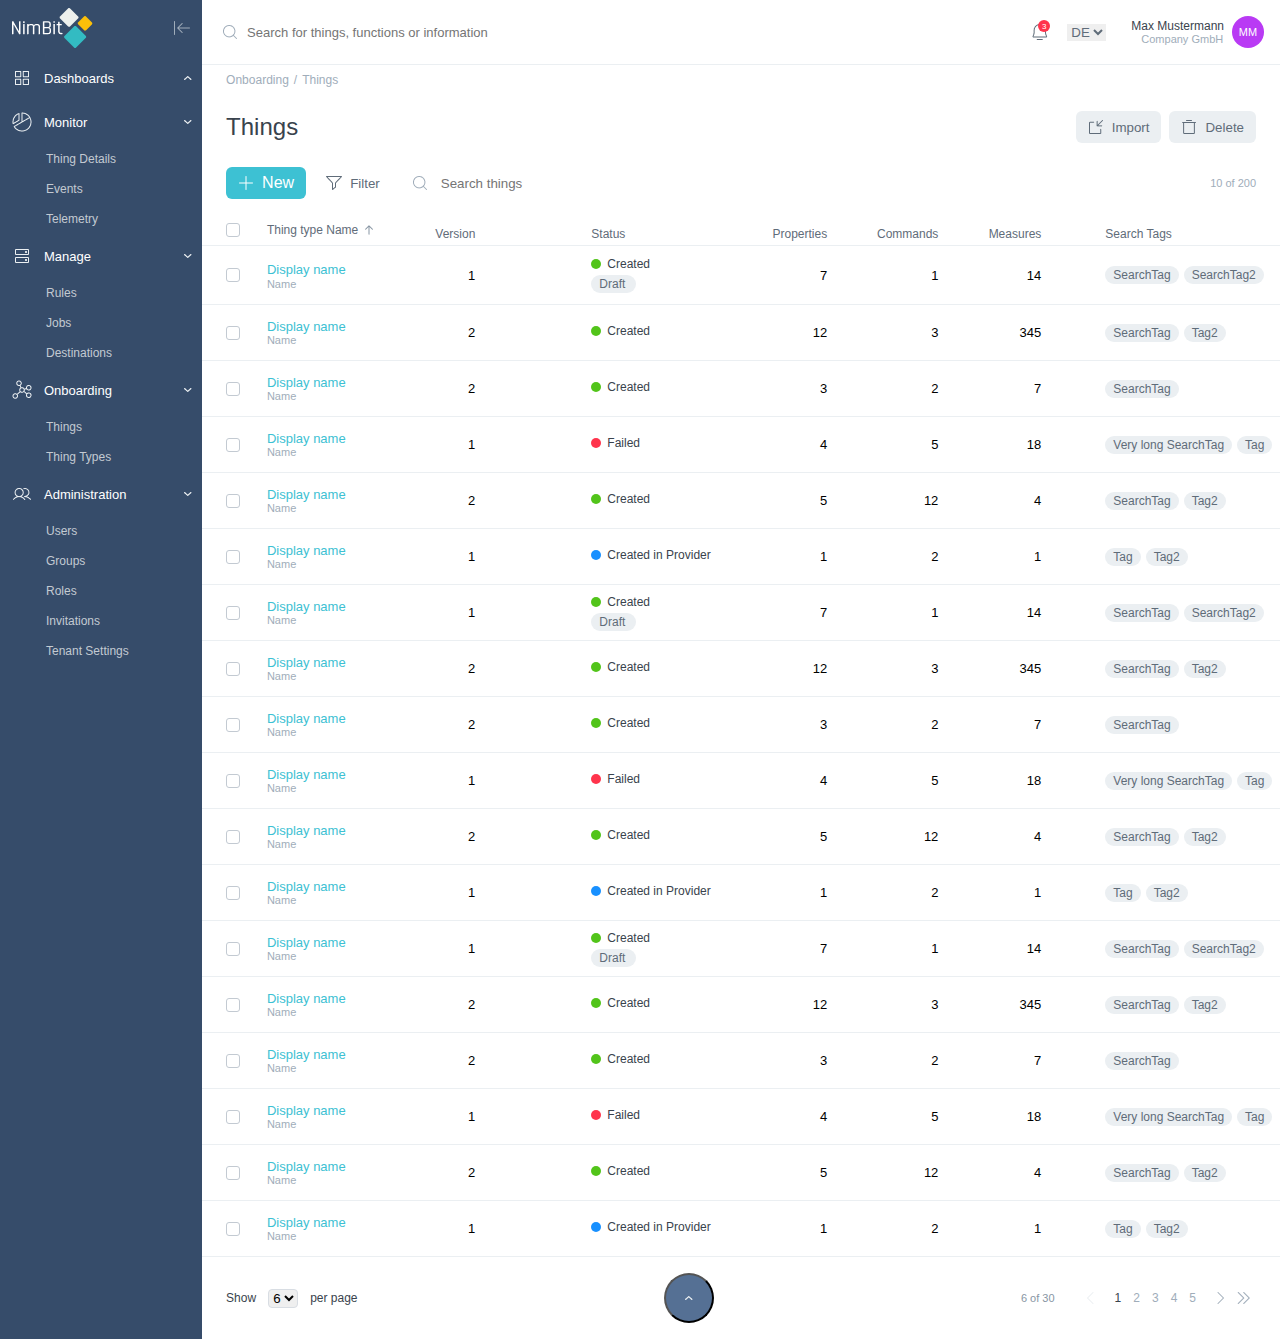
==== commit b0d95ee9: "new styles" ====
--- a/form.html
+++ b/form.html
@@ -79,40 +79,40 @@
       </div>
 
       <div class="container__right">
+        <div class="top-bar">
+          <div class="top-bar-input">
+            <img class="loupe" src="img/loupe.png" alt="error" />
+            <input
+              name="top"
+              class="search"
+              type="text"
+              placeholder="Search for things, functions or information"
+            />
+          </div>
+
+          <div class="top-bar-right">
+            <div class="bell">
+              <div class="notifications">You have 3 new messages</div>
+              <img src="img/bell.png" alt="error" />
+              <div class="bell-mark">3</div>
+            </div>
+
+            <div class="language">
+              <select class="language-select">
+                <option>EN</option>
+                <option selected>DE</option>
+              </select>
+            </div>
+
+            <div class="top-bar-txt">
+              <p class="personal">Max Mustermann</p>
+              <p class="company-info">Company GmbH</p>
+            </div>
+
+            <div class="top-bar-round">MM</div>
+          </div>
+        </div>
         <div class="special-padding">
-          <div class="top-bar">
-            <div class="top-bar-input">
-              <img class="loupe" src="img/loupe.png" alt="error" />
-              <input
-                class="search"
-                type="text"
-                placeholder="Search for things, functions or information"
-              />
-            </div>
-
-            <div class="top-bar-right">
-              <div class="bell">
-                <div class="notifications">You have 3 new messages</div>
-                <img src="img/bell.png" alt="error" />
-                <div class="bell-mark">3</div>
-              </div>
-
-              <div class="language">
-                <select class="language-select">
-                  <option>EN</option>
-                  <option selected>DE</option>
-                </select>
-              </div>
-
-              <div class="top-bar-txt">
-                <p class="personal">Max Mustermann</p>
-                <p class="company-info">Company GmbH</p>
-              </div>
-
-              <div class="top-bar-round">MM</div>
-            </div>
-          </div>
-
           <div class="pick">
             <a class="pick-txt-link" href="index.html">Onboarding</a>
             <p class="pick-txt">/</p>
@@ -122,10 +122,10 @@
           <div class="interaction">
             <p class="interaction-things">Things</p>
             <div class="buttons">
-              <label class="button import" for="modal-form">
+              <button class="button import">
                 <img class="button-img" src="img/import.png" alt="" />
                 <p>Import</p>
-              </label>
+              </button>
 
               <button class="button delete">
                 <img class="button-img" src="img/delete.png" alt="" />
@@ -136,10 +136,10 @@
 
           <div class="interaction">
             <div class="interaction-bottom">
-              <button class="button add mr">
+              <label class="button add mr" for="modal-form">
                 <img class="button-img" src="img/add.png" alt="" />
                 <p>New</p>
-              </button>
+              </label>
 
               <button class="button filter">
                 <img class="button-img" src="img/filter.png" alt="" />
@@ -190,6 +190,372 @@
                 </label>
               </td>
               <td class="table-content-left display-name">
+                <a href="properties.html" class="display-name-txt"
+                  >Display name</a
+                >
+                <p class="display-name-txt-bottom">Name</p>
+              </td>
+              <td class="table-content version number">1</td>
+              <td class="table-content-left">
+                <div class="status-container">
+                  <div class="status-container-top">
+                    <div class="created-item"></div>
+                    <p class="status-txt">Created</p>
+                  </div>
+                  <div class="table-tag draft">Draft</div>
+                </div>
+              </td>
+              <td class="table-content number properties">7</td>
+              <td class="table-content number commands">1</td>
+              <td class="table-content number measures">14</td>
+              <td class="table-content-left">
+                <div class="tag-container">
+                  <div class="table-tag tag-space">SearchTag</div>
+                  <div class="table-tag">SearchTag2</div>
+                </div>
+              </td>
+            </tr>
+            <tr class="table-line">
+              <td class="line-input">
+                <label class="container">
+                  <input type="checkbox" />
+                  <span class="checkmark"
+                    ><img class="checkbox-img" src="img/checkbox.png" alt=""
+                  /></span>
+                </label>
+              </td>
+              <td class="table-content-left display-name">
+                <p class="display-name-txt">Display name</p>
+                <p class="display-name-txt-bottom">Name</p>
+              </td>
+              <td class="table-content version number">2</td>
+              <td class="table-content-left">
+                <div class="status-container-top">
+                  <div class="created-item"></div>
+                  <p class="status-txt">Created</p>
+                </div>
+              </td>
+              <td class="table-content number properties">12</td>
+              <td class="table-content number commands">3</td>
+              <td class="table-content number measures">345</td>
+              <td class="table-content-left">
+                <div class="tag-container">
+                  <div class="table-tag tag-space">SearchTag</div>
+                  <div class="table-tag">Tag2</div>
+                </div>
+              </td>
+            </tr>
+            <tr class="table-line">
+              <td class="line-input">
+                <label class="container">
+                  <input type="checkbox" />
+                  <span class="checkmark"
+                    ><img class="checkbox-img" src="img/checkbox.png" alt=""
+                  /></span>
+                </label>
+              </td>
+              <td class="table-content-left display-name">
+                <p class="display-name-txt">Display name</p>
+                <p class="display-name-txt-bottom">Name</p>
+              </td>
+              <td class="table-content version number">2</td>
+              <td class="table-content-left">
+                <div class="status-container-top">
+                  <div class="created-item"></div>
+                  <p class="status-txt">Created</p>
+                </div>
+              </td>
+              <td class="table-content number properties">3</td>
+              <td class="table-content number commands">2</td>
+              <td class="table-content number measures">7</td>
+              <td class="table-content-left">
+                <div class="tag-container">
+                  <div class="table-tag tag-space">SearchTag</div>
+                </div>
+              </td>
+            </tr>
+            <tr class="table-line">
+              <td class="line-input">
+                <label class="container">
+                  <input type="checkbox" />
+                  <span class="checkmark"
+                    ><img class="checkbox-img" src="img/checkbox.png" alt=""
+                  /></span>
+                </label>
+              </td>
+              <td class="table-content-left display-name">
+                <p class="display-name-txt">Display name</p>
+                <p class="display-name-txt-bottom">Name</p>
+              </td>
+              <td class="table-content version number">1</td>
+              <td class="table-content-left">
+                <div class="status-container-top">
+                  <div class="created-item red"></div>
+                  <p class="status-txt">Failed</p>
+                </div>
+              </td>
+              <td class="table-content number properties">4</td>
+              <td class="table-content number commands">5</td>
+              <td class="table-content number measures">18</td>
+              <td class="table-content-left">
+                <div class="tag-container">
+                  <div class="table-tag tag-space">Very long SearchTag</div>
+                  <div class="table-tag">Tag</div>
+                </div>
+              </td>
+            </tr>
+            <tr class="table-line">
+              <td class="line-input">
+                <label class="container">
+                  <input type="checkbox" />
+                  <span class="checkmark"
+                    ><img class="checkbox-img" src="img/checkbox.png" alt=""
+                  /></span>
+                </label>
+              </td>
+              <td class="table-content-left display-name">
+                <p class="display-name-txt">Display name</p>
+                <p class="display-name-txt-bottom">Name</p>
+              </td>
+              <td class="table-content version number">2</td>
+              <td class="table-content-left">
+                <div class="status-container-top">
+                  <div class="created-item"></div>
+                  <p class="status-txt">Created</p>
+                </div>
+              </td>
+              <td class="table-content number properties">5</td>
+              <td class="table-content number commands">12</td>
+              <td class="table-content number measures">4</td>
+              <td class="table-content-left">
+                <div class="tag-container">
+                  <div class="table-tag tag-space">SearchTag</div>
+                  <div class="table-tag">Tag2</div>
+                </div>
+              </td>
+            </tr>
+            <tr class="table-line">
+              <td class="line-input">
+                <label class="container">
+                  <input type="checkbox" />
+                  <span class="checkmark"
+                    ><img class="checkbox-img" src="img/checkbox.png" alt=""
+                  /></span>
+                </label>
+              </td>
+              <td class="table-content-left display-name">
+                <p class="display-name-txt">Display name</p>
+                <p class="display-name-txt-bottom">Name</p>
+              </td>
+              <td class="table-content version number">1</td>
+              <td class="table-content-left">
+                <div class="status-container-top">
+                  <div class="created-item blue"></div>
+                  <p class="status-txt">Created in Provider</p>
+                </div>
+              </td>
+              <td class="table-content number properties">1</td>
+              <td class="table-content number commands">2</td>
+              <td class="table-content number measures">1</td>
+              <td class="table-content-left">
+                <div class="tag-container">
+                  <div class="table-tag tag-space">Tag</div>
+                  <div class="table-tag">Tag2</div>
+                </div>
+              </td>
+            </tr>
+            <tr class="table-line">
+              <td class="line-input">
+                <label class="container">
+                  <input type="checkbox" />
+                  <span class="checkmark"
+                    ><img class="checkbox-img" src="img/checkbox.png" alt=""
+                  /></span>
+                </label>
+              </td>
+              <td class="table-content-left display-name">
+                <p class="display-name-txt">Display name</p>
+                <p class="display-name-txt-bottom">Name</p>
+              </td>
+              <td class="table-content version number">1</td>
+              <td class="table-content-left">
+                <div class="status-container">
+                  <div class="status-container-top">
+                    <div class="created-item"></div>
+                    <p class="status-txt">Created</p>
+                  </div>
+                  <div class="table-tag draft">Draft</div>
+                </div>
+              </td>
+              <td class="table-content number properties">7</td>
+              <td class="table-content number commands">1</td>
+              <td class="table-content number measures">14</td>
+              <td class="table-content-left">
+                <div class="tag-container">
+                  <div class="table-tag tag-space">SearchTag</div>
+                  <div class="table-tag">SearchTag2</div>
+                </div>
+              </td>
+            </tr>
+            <tr class="table-line">
+              <td class="line-input">
+                <label class="container">
+                  <input type="checkbox" />
+                  <span class="checkmark"
+                    ><img class="checkbox-img" src="img/checkbox.png" alt=""
+                  /></span>
+                </label>
+              </td>
+              <td class="table-content-left display-name">
+                <p class="display-name-txt">Display name</p>
+                <p class="display-name-txt-bottom">Name</p>
+              </td>
+              <td class="table-content version number">2</td>
+              <td class="table-content-left">
+                <div class="status-container-top">
+                  <div class="created-item"></div>
+                  <p class="status-txt">Created</p>
+                </div>
+              </td>
+              <td class="table-content number properties">12</td>
+              <td class="table-content number commands">3</td>
+              <td class="table-content number measures">345</td>
+              <td class="table-content-left">
+                <div class="tag-container">
+                  <div class="table-tag tag-space">SearchTag</div>
+                  <div class="table-tag">Tag2</div>
+                </div>
+              </td>
+            </tr>
+            <tr class="table-line">
+              <td class="line-input">
+                <label class="container">
+                  <input type="checkbox" />
+                  <span class="checkmark"
+                    ><img class="checkbox-img" src="img/checkbox.png" alt=""
+                  /></span>
+                </label>
+              </td>
+              <td class="table-content-left display-name">
+                <p class="display-name-txt">Display name</p>
+                <p class="display-name-txt-bottom">Name</p>
+              </td>
+              <td class="table-content version number">2</td>
+              <td class="table-content-left">
+                <div class="status-container-top">
+                  <div class="created-item"></div>
+                  <p class="status-txt">Created</p>
+                </div>
+              </td>
+              <td class="table-content number properties">3</td>
+              <td class="table-content number commands">2</td>
+              <td class="table-content number measures">7</td>
+              <td class="table-content-left">
+                <div class="tag-container">
+                  <div class="table-tag tag-space">SearchTag</div>
+                </div>
+              </td>
+            </tr>
+            <tr class="table-line">
+              <td class="line-input">
+                <label class="container">
+                  <input type="checkbox" />
+                  <span class="checkmark"
+                    ><img class="checkbox-img" src="img/checkbox.png" alt=""
+                  /></span>
+                </label>
+              </td>
+              <td class="table-content-left display-name">
+                <p class="display-name-txt">Display name</p>
+                <p class="display-name-txt-bottom">Name</p>
+              </td>
+              <td class="table-content version number">1</td>
+              <td class="table-content-left">
+                <div class="status-container-top">
+                  <div class="created-item red"></div>
+                  <p class="status-txt">Failed</p>
+                </div>
+              </td>
+              <td class="table-content number properties">4</td>
+              <td class="table-content number commands">5</td>
+              <td class="table-content number measures">18</td>
+              <td class="table-content-left">
+                <div class="tag-container">
+                  <div class="table-tag tag-space">Very long SearchTag</div>
+                  <div class="table-tag">Tag</div>
+                </div>
+              </td>
+            </tr>
+            <tr class="table-line">
+              <td class="line-input">
+                <label class="container">
+                  <input type="checkbox" />
+                  <span class="checkmark"
+                    ><img class="checkbox-img" src="img/checkbox.png" alt=""
+                  /></span>
+                </label>
+              </td>
+              <td class="table-content-left display-name">
+                <p class="display-name-txt">Display name</p>
+                <p class="display-name-txt-bottom">Name</p>
+              </td>
+              <td class="table-content version number">2</td>
+              <td class="table-content-left">
+                <div class="status-container-top">
+                  <div class="created-item"></div>
+                  <p class="status-txt">Created</p>
+                </div>
+              </td>
+              <td class="table-content number properties">5</td>
+              <td class="table-content number commands">12</td>
+              <td class="table-content number measures">4</td>
+              <td class="table-content-left">
+                <div class="tag-container">
+                  <div class="table-tag tag-space">SearchTag</div>
+                  <div class="table-tag">Tag2</div>
+                </div>
+              </td>
+            </tr>
+            <tr class="table-line">
+              <td class="line-input">
+                <label class="container">
+                  <input type="checkbox" />
+                  <span class="checkmark"
+                    ><img class="checkbox-img" src="img/checkbox.png" alt=""
+                  /></span>
+                </label>
+              </td>
+              <td class="table-content-left display-name">
+                <p class="display-name-txt">Display name</p>
+                <p class="display-name-txt-bottom">Name</p>
+              </td>
+              <td class="table-content version number">1</td>
+              <td class="table-content-left">
+                <div class="status-container-top">
+                  <div class="created-item blue"></div>
+                  <p class="status-txt">Created in Provider</p>
+                </div>
+              </td>
+              <td class="table-content number properties">1</td>
+              <td class="table-content number commands">2</td>
+              <td class="table-content number measures">1</td>
+              <td class="table-content-left">
+                <div class="tag-container">
+                  <div class="table-tag tag-space">Tag</div>
+                  <div class="table-tag">Tag2</div>
+                </div>
+              </td>
+            </tr>
+            <tr class="table-line">
+              <td class="line-input">
+                <label class="container">
+                  <input type="checkbox" />
+                  <span class="checkmark"
+                    ><img class="checkbox-img" src="img/checkbox.png" alt=""
+                  /></span>
+                </label>
+              </td>
+              <td class="table-content-left display-name">
                 <p class="display-name-txt">Display name</p>
                 <p class="display-name-txt-bottom">Name</p>
               </td>
@@ -378,6 +744,13 @@
             </select>
             <p class="bottom-select-txt">per page</p>
           </div>
+
+          <a href="#top">
+            <button class="anchor-top">
+              <img src="img/arrow-up.png" alt="" />
+            </button>
+          </a>
+
           <div class="bottom__right">
             <div class="bottom__right-number">6 of 30</div>
             <div class="bottom__right-frame">
@@ -411,6 +784,7 @@
             </label>
           </div>
         </div>
+
         <div class="modal-menu-content">
           <div class="content-head">General</div>
           <div class="description-content">
@@ -461,6 +835,7 @@
               id="type*"
             />
           </div>
+
           <div>
             <label class="modal-menu-label" for="select">
               Description
@@ -481,6 +856,7 @@
               id="select"
             />
           </div>
+
           <div class="modal-provider-block">
             <p class="provider-txt">Provider</p>
             <div class="provider-box">
@@ -488,6 +864,7 @@
               <img class="provider-img" src="img/arrow-down.png" alt="" />
             </div>
           </div>
+
           <div>
             <label class="modal-menu-label" for="group"
               >Group
@@ -500,6 +877,7 @@
               id="group"
             />
           </div>
+
           <div>
             <label class="modal-menu-label" for="parent"
               >Parent
@@ -512,7 +890,9 @@
               id="parent"
             />
           </div>
+
           <p class="authentiction-txt">Thing autentication</p>
+
           <div class="last-input">
             <img class="last-input-img" src="img/arrow-down.png" alt="" />
             <label class="modal-menu-label" for="authentication"
@@ -528,6 +908,7 @@
             />
           </div>
         </div>
+
         <div class="modal-menu-bottom">
           <div class="modal-button-container">
             <button class="button import">Cancel</button>
--- a/style.css
+++ b/style.css
@@ -13,8 +13,8 @@
 
 .container__left {
   width: 240px;
-  height: 1024px;
   background: #364c6a;
+  
 }
 
 .logo {
@@ -86,15 +86,14 @@
 
 .container__right {
   width: 100%;
-  padding: 15px 24px;
 }
 
 .top-bar {
   display: flex;
   justify-content: space-between;
   border-bottom: 1px solid #ebeff2;
-  margin-bottom: 8px;
-  padding-bottom: 16px;
+  margin-bottom: 8px ;
+  padding: 16px;
 }
 
 .top-bar-input {
@@ -197,11 +196,16 @@
 
 /*-------------------------------------*/
 
+.special-padding {
+  padding: 0 24px;
+}
+
 .pick {
   color: #a0adba;
   font-size: 12px;
   display: flex;
   margin-bottom: 24px;
+  align-items: center;
 }
 
 .pick-txt {
@@ -603,9 +607,20 @@
   color: #39434d;
 }
 
+.anchor-top {
+  width: 50px;
+  height: 50px;
+  background: #557094;
+  display: flex;
+  align-items: center;
+  justify-content: center;
+  border-radius: 50%;
+  cursor: pointer;
+}
+
 .mr-6,
 .number-select {
-  margin-right: 6px;
+  margin-right: 12px;
   cursor: pointer;
 }
 
@@ -643,3 +658,5 @@
 .dark-number {
   color: #39434d;
 }
+
+/*-------------------------------------*/
--- a/style-form.css
+++ b/style-form.css
@@ -1,9 +1,11 @@
+
+
 .container__right {
   padding: 0px;
 }
 
 .special-padding {
-  padding: 15px 24px 0px 24px;
+  padding: 0px 24px;
 }
 
 /*----------modal-style------------*/
@@ -25,24 +27,36 @@
   bottom: 0;
   display: none;
   z-index: 9998;
-  justify-content: flex-end;
+  justify-content: center;
   align-items: center;
 }
 
 .modal-menu-container {
   background: #fff;
   height: 550px;
-  overflow: scroll;
-}
-
-.modal-menu-container::-webkit-scrollbar { width: 0 !important }
+  overflow-y: scroll;
+  padding: 15px;
+  border-radius: 15px;
+  overflow-x: hidden;
+  position: relative;
+  width: 569px;
+  padding-top: 0;
+}
+
+.modal-menu-container::-webkit-scrollbar {
+  width: 0 !important;
+}
 
 .modal-menu-header {
   border-bottom: 1px solid #dddddd;
+  margin: 0-15px;
+  position: fixed; 
+  background: #c4c4c4;
+  border-radius: 12px;
 }
 
 .modal-header-mr {
-  margin: 14px 24px;
+  margin: 0 34px 14px 34px;
   display: flex;
   align-items: center;
 }
@@ -62,6 +76,7 @@
 .modal-menu-content {
   padding: 24px;
   color: #39434d;
+  margin-top: 20px; 
 }
 
 .description-logo {
@@ -137,10 +152,6 @@
   margin-bottom: 32px;
 }
 
-.mrb145 {
-  margin-bottom: 145px;
-}
-
 /*-----------------------------------*/
 
 .hide {
@@ -223,10 +234,11 @@
   align-items: center;
   justify-content: flex-end;
   border-top: 1px solid #d8dde3;
+  margin: 0-15px;
 }
 
 .modal-button-container {
-  margin: 15px 24px;
-  display: flex;
-  align-items: center;
-}
+  margin: 15px 24px 0 24px;
+  display: flex;
+  align-items: center;
+}
